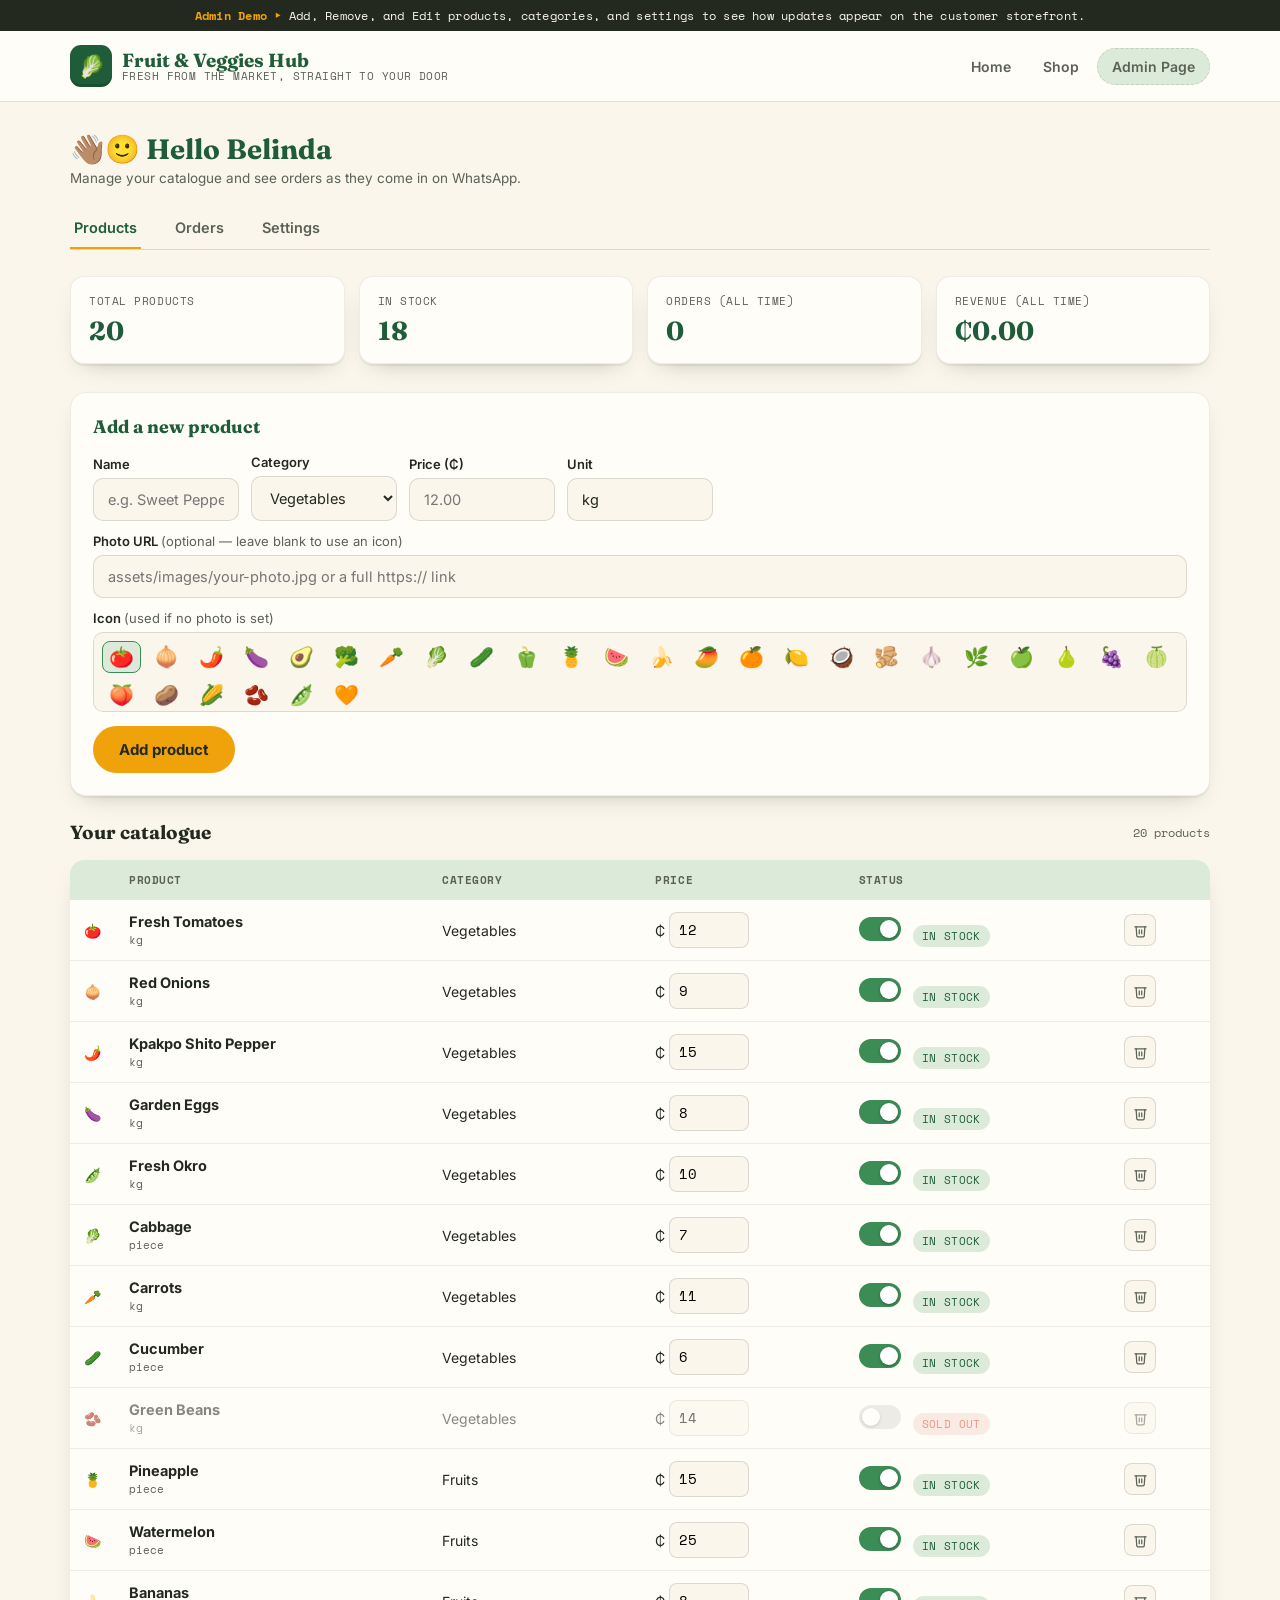
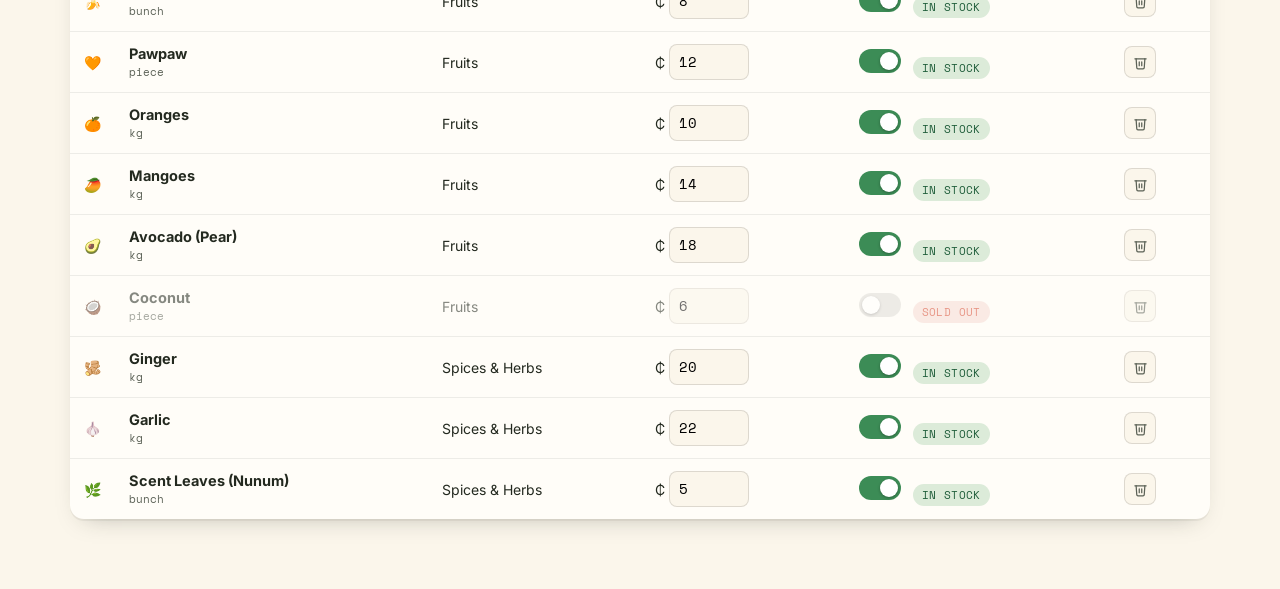
==== admin.html @ 3a1b70bd "Add full demo storefront, admin & assets Introduce a complete multi-page demo: index, customer and a" ====
<!DOCTYPE html>
<html lang="en">
<head>
<meta charset="UTF-8">
<meta name="viewport" content="width=device-width, initial-scale=1.0">
<title data-suffix="Business Dashboard">Fruit & Veggies Hub — Business Dashboard</title>
<link rel="preconnect" href="https://fonts.googleapis.com">
<link rel="preconnect" href="https://fonts.gstatic.com" crossorigin>
<link href="https://fonts.googleapis.com/css2?family=Fraunces:ital,opsz,wght@0,9..144,400;0,9..144,600;0,9..144,700;1,9..144,500;1,9..144,600&family=Inter:wght@400;500;600;700;800&family=Space+Mono:wght@400;700&display=swap" rel="stylesheet">
<link rel="stylesheet" href="css/style.css">
</head>
<body>

<div class="demo-bar">
  <strong>Admin Demo ‣</strong> Add, Remove, and Edit products, categories, and settings to see how updates appear on the customer storefront.
</div>

<header class="site-header">
  <div class="header-inner">
    <a href="index.html" class="brand">
      <span class="brand-mark">🥬</span>
      <span class="brand-text"><strong data-brand-name>Fruit & Veggies Hub</strong><span data-brand-tagline>Fresh from the market, straight to your door</span></span>
    </a>
    <nav class="nav-links" aria-label="Main navigation">
      <a href="index.html" class="nav-link">Home</a>
      <a href="customer.html" class="nav-link">Shop</a>
      <a href="admin.html" class="nav-link admin-link active">Admin Page</a>
    </nav>
  </div>
</header>

<div class="admin-shell">
  <div class="admin-head">
    <div>
      <h1>👋🏽🙂 Hello Belinda </h1>
      <p>Manage your catalogue and see orders as they come in on WhatsApp.</p>
    </div>
  </div>

  <div class="admin-tabs">
    <button class="admin-tab active" data-tab="products">Products</button>
    <button class="admin-tab" data-tab="orders">Orders</button>
    <button class="admin-tab" data-tab="settings">Settings</button>
  </div>

  <!-- PRODUCTS TAB -->
  <div class="admin-tab-panel" id="tab-products">
    <div class="stat-row" id="adminStats"></div>

    <div class="add-product-panel">
      <h3>Add a new product</h3>
      <form id="addProductForm">
        <div class="form-grid">
          <div class="field">
            <label for="npName">Name</label>
            <input type="text" id="npName" placeholder="e.g. Sweet Pepper" required>
          </div>
          <div class="field">
            <label for="npCategory">Category</label>
            <select id="npCategory">
              <option value="vegetables">Vegetables</option>
              <option value="fruits">Fruits</option>
              <option value="spices">Spices & Herbs</option>
            </select>
          </div>
          <div class="field">
            <label for="npPrice">Price (₵)</label>
            <input type="number" id="npPrice" min="0" step="0.5" placeholder="12.00" required>
          </div>
          <div class="field">
            <label for="npUnit">Unit</label>
            <input type="text" id="npUnit" placeholder="kg / piece / bunch" value="kg" required>
          </div>
          <div class="field" style="grid-column:1/-1;">
            <label for="npImage">Photo URL <span style="font-weight:400;color:var(--ink-soft);">(optional — leave blank to use an icon)</span></label>
            <input type="text" id="npImage" placeholder="assets/images/your-photo.jpg or a full https:// link">
          </div>
          <div class="field" style="grid-column:1/-1;">
            <label>Icon <span style="font-weight:400;color:var(--ink-soft);">(used if no photo is set)</span></label>
            <div class="emoji-select" id="emojiSelect"></div>
          </div>
        </div>
        <button type="submit" class="btn-primary" style="margin-top:14px;">Add product</button>
      </form>
    </div>

    <div class="admin-toolbar">
      <h2>Your catalogue</h2>
      <span style="font-family:var(--font-mono); font-size:12px; color:var(--ink-soft);" id="productTableCount"></span>
    </div>
    <table class="product-table">
      <thead>
        <tr><th style="width:40px;"></th><th>Product</th><th>Category</th><th>Price</th><th>Status</th><th></th></tr>
      </thead>
      <tbody id="adminProductBody"></tbody>
    </table>
  </div>

  <!-- ORDERS TAB -->
  <div class="admin-tab-panel" id="tab-orders" style="display:none;">
    <div class="admin-toolbar">
      <h2>Orders received</h2>
      <span style="font-family:var(--font-mono); font-size:12px; color:var(--ink-soft);" id="orderCountLabel"></span>
    </div>
    <p style="color:var(--ink-soft); font-size:13.5px; margin-top:-8px; margin-bottom:20px;">
      In real use, every order arrives as a WhatsApp message on your phone the moment a customer checks out. This list mirrors what you'd receive, for demo purposes.
    </p>
    <div id="ordersList"></div>
  </div>

  <!-- SETTINGS TAB -->
  <div class="admin-tab-panel" id="tab-settings" style="display:none;">
    <div class="settings-panel">
      <h3>Business details</h3>
      <p>This information is used to build your WhatsApp order link and storefront header.</p>
      <form id="settingsForm">
        <div class="field">
          <label for="setName">Business name</label>
          <input type="text" id="setName">
        </div>
        <div class="field">
          <label for="setTagline">Tagline</label>
          <input type="text" id="setTagline">
        </div>
        <div class="field">
          <label for="setPhone">WhatsApp number</label>
          <input type="text" id="setPhone" placeholder="233201234567">
          <div class="hint">Include country code, no spaces or plus sign — e.g. 233201234567 for a Ghana number.</div>
        </div>
        <button type="submit" class="btn-primary">Save settings</button>
        <div class="save-confirm" id="saveConfirm">✓ Settings saved</div>
      </form>

      <div class="reset-panel">
        <p>Testing the demo? You can wipe all local changes (products, orders, settings) and start over from the defaults.</p>
        <button type="button" class="btn-danger-ghost" id="resetDemoBtn">Reset demo data</button>
      </div>
    </div>
  </div>
</div>

<div class="toast" id="toast"></div>

<script src="js/store.js"></script>
<script src="js/admin.js"></script>
<script>
  Store.applyBrandToPage();
  Admin.init();
</script>
</body>
</html>
---- css/style.css ----
/* ==========================================================================
   Fruit & Veggies Hub — shared stylesheet
   Used by index.html, customer.html and admin.html
   ========================================================================== */

/* ---------- Tokens ---------- */
:root{
  --green-deep:#1F5D3A;
  --green-leaf:#3C8C56;
  --green-soft:#DCEBD9;
  --gold:#EFA20A;
  --gold-dark:#C97D02;
  --tomato:#D6452C;
  --cream:#FBF6EB;
  --paper:#FFFDF8;
  --ink:#23291F;
  --ink-soft:#5B6156;
  --line:rgba(35,41,31,0.14);
  --line-soft:rgba(35,41,31,0.08);
  --radius:18px;
  --shadow-card:0 2px 0 rgba(35,41,31,0.06), 0 10px 24px -14px rgba(35,41,31,0.35);
  --shadow-pop:0 20px 60px -20px rgba(35,41,31,0.45);
  --font-display:'Fraunces', serif;
  --font-body:'Inter', sans-serif;
  --font-mono:'Space Mono', monospace;
}
*{box-sizing:border-box;}
html{scroll-behavior:smooth;}
body{
  margin:0;
  font-family:var(--font-body);
  background:var(--cream);
  color:var(--ink);
  -webkit-font-smoothing:antialiased;
}
img{max-width:100%;display:block;}
button{font-family:inherit;cursor:pointer;}
input,select,textarea{font-family:inherit;}
.visually-hidden{position:absolute;width:1px;height:1px;overflow:hidden;clip:rect(0 0 0 0);white-space:nowrap;}
a{color:inherit;}

@media (prefers-reduced-motion: reduce){
  *{animation-duration:0.01ms !important; animation-iteration-count:1 !important; transition-duration:0.01ms !important; scroll-behavior:auto !important;}
}
:focus-visible{outline:3px solid var(--gold-dark); outline-offset:2px; border-radius:4px;}

/* ---------- Top demo bar (context banner, all pages) ---------- */
.demo-bar{
  background:var(--ink); color:var(--cream);
  font-family:var(--font-mono); font-size:12px; letter-spacing:.02em;
  text-align:center; padding:7px 14px;
}
.demo-bar strong{color:var(--gold);}

/* ---------- Site nav (all pages) ---------- */
header.site-header{
  position:sticky; top:0; z-index:40;
  background:var(--paper);
  border-bottom:1px solid var(--line);
}
.header-inner{
  max-width:1180px; margin:0 auto;
  display:flex; align-items:center; justify-content:space-between;
  padding:14px 20px; gap:16px; flex-wrap:wrap;
}
.brand{display:flex; align-items:center; gap:10px; text-decoration:none;}
.brand-mark{
  width:42px;height:42px;border-radius:11px;
  background:var(--green-deep);
  display:flex;align-items:center;justify-content:center;
  font-size:22px; flex-shrink:0;
  box-shadow:inset 0 -3px 0 rgba(0,0,0,.15);
}
.brand-text{display:flex;flex-direction:column;line-height:1.1;}
.brand-text strong{font-family:var(--font-display); font-weight:700; font-size:19px; color:var(--green-deep);}
.brand-text span{font-family:var(--font-mono); font-size:10.5px; color:var(--ink-soft); letter-spacing:.04em; text-transform:uppercase;}

.nav-links{display:flex; align-items:center; gap:4px; flex-wrap:wrap;}
.nav-link{
  padding:9px 14px; border-radius:100px;
  font-weight:600; font-size:14px; color:var(--ink-soft);
  text-decoration:none; transition:all .15s ease;
}
.nav-link:hover{color:var(--ink); background:var(--line-soft);}
.nav-link.active{color:var(--green-deep); background:var(--green-soft);}
.nav-link.admin-link{border:1.5px dashed var(--line); color:var(--ink-soft);}
.nav-link.admin-link:hover{border-color:var(--green-leaf); color:var(--green-deep);}

.cart-btn{
  position:relative;
  display:flex; align-items:center; gap:8px;
  background:var(--green-deep); color:var(--paper);
  border:none; border-radius:100px;
  padding:10px 18px 10px 14px;
  font-weight:600; font-size:14px;
  transition:transform .15s ease, box-shadow .15s ease;
}
.cart-btn:hover{transform:translateY(-1px); box-shadow:0 8px 16px -6px rgba(31,93,58,.5);}
.cart-count{
  position:absolute; top:-6px; right:-6px;
  background:var(--tomato); color:#fff;
  font-family:var(--font-mono); font-size:11px; font-weight:700;
  width:20px;height:20px;border-radius:50%;
  display:flex;align-items:center;justify-content:center;
  border:2px solid var(--paper);
}

/* ---------- Buttons ---------- */
.btn-primary{
  background:var(--gold); color:var(--ink);
  border:none; border-radius:100px;
  padding:14px 26px; font-weight:700; font-size:15px;
  transition:transform .15s ease, box-shadow .15s ease;
  display:inline-flex; align-items:center; justify-content:center; gap:8px;
}
.btn-primary:hover{transform:translateY(-2px); box-shadow:0 10px 20px -8px rgba(239,162,10,.6);}
.btn-ghost{
  background:transparent; color:var(--ink);
  border:1.5px solid var(--line); border-radius:100px;
  padding:13px 24px; font-weight:600; font-size:15px;
  display:inline-flex; align-items:center; justify-content:center; gap:8px;
  transition:border-color .15s ease, background .15s ease;
}
.btn-ghost:hover{border-color:var(--green-leaf); background:var(--green-soft);}
.btn-ghost.on-dark{color:var(--paper); border-color:rgba(251,246,235,.4);}
.btn-ghost.on-dark:hover{border-color:var(--paper); background:rgba(251,246,235,.08);}
.btn-block{width:100%;}

/* ---------- Hero (index + customer) ---------- */
.hero{position:relative; background:var(--green-deep); overflow:hidden;}
.hero-inner{
  max-width:1180px; margin:0 auto;
  display:grid; grid-template-columns:1.1fr 0.9fr;
  align-items:center; gap:20px; padding:56px 20px 70px;
}
.hero-eyebrow{
  font-family:var(--font-mono); text-transform:uppercase; letter-spacing:.12em;
  font-size:12px; color:var(--gold);
  display:flex; align-items:center; gap:8px; margin-bottom:18px;
}
.hero-eyebrow::before{content:"";width:22px;height:1px;background:var(--gold);}
.hero h1{
  font-family:var(--font-display); font-weight:600; color:var(--paper);
  font-size:clamp(34px, 5vw, 56px); line-height:1.04; margin:0 0 18px; letter-spacing:-.01em;
}
.hero h1 em{font-style:italic; font-weight:500; color:var(--gold);}
.hero p{color:rgba(251,246,235,.82); font-size:16.5px; line-height:1.6; max-width:440px; margin:0 0 28px;}
.hero-ctas{display:flex; gap:12px; flex-wrap:wrap;}
.hero-ctas a {text-decoration: none;}

.hero-crate{position:relative; aspect-ratio:1/1; display:grid; grid-template-columns:repeat(3,1fr); gap:12px; transform:rotate(2deg);}
.crate-item{
  background:var(--cream); border-radius:16px;
  display:flex; align-items:center; justify-content:center;
  font-size:38px; box-shadow:var(--shadow-card);
}
.crate-item:nth-child(2){transform:rotate(-4deg) translateY(10px); font-size:44px;}
.crate-item:nth-child(4){transform:rotate(-3deg);}
.crate-item:nth-child(5){background:var(--gold); transform:rotate(3deg) translateY(-6px); font-size:46px;}
.crate-item:nth-child(7){transform:rotate(4deg);}
.crate-item:nth-child(9){transform:rotate(-2deg) translateY(8px);}

@media (max-width:820px){
  .hero-inner{grid-template-columns:1fr; padding:40px 20px 44px;}
  .hero-crate{max-width:320px; margin:8px auto 0;}
  .hero p{max-width:100%;}
}

/* ---------- Landing page sections (index.html) ---------- */
.section{max-width:1180px; margin:0 auto; padding:64px 20px;}
.section-head{text-align:center; max-width:560px; margin:0 auto 40px;}
.section-head .eyebrow{
  font-family:var(--font-mono); text-transform:uppercase; letter-spacing:.1em; font-size:12px;
  color:var(--green-leaf); margin-bottom:10px; display:block;
}
.section-head h2{font-family:var(--font-display); font-size:clamp(24px,3vw,32px); margin:0 0 10px; color:var(--green-deep);}
.section-head p{color:var(--ink-soft); font-size:15px; line-height:1.6; margin:0;}

.how-grid{display:grid; grid-template-columns:repeat(3,1fr); gap:20px;}
.how-card{
  background:var(--paper); border:1px solid var(--line-soft); border-radius:var(--radius);
  padding:26px 22px; box-shadow:var(--shadow-card); position:relative;
}
.how-step{
  font-family:var(--font-mono); font-weight:700; font-size:12px;
  background:var(--gold); color:var(--ink); width:26px; height:26px; border-radius:50%;
  display:flex; align-items:center; justify-content:center; margin-bottom:14px;
}
.how-card h3{font-family:var(--font-display); font-size:18px; margin:0 0 8px;}
.how-card p{color:var(--ink-soft); font-size:14px; line-height:1.55; margin:0;}
@media (max-width:820px){.how-grid{grid-template-columns:1fr;}}

.category-preview-grid{display:grid; grid-template-columns:repeat(auto-fit,minmax(220px,1fr)); gap:18px;}
.category-preview-card{
  position:relative; overflow:hidden;
  background:var(--green-soft); border-radius:var(--radius);
  padding:26px 22px; text-decoration:none; color:var(--ink);
  min-height:150px; display:flex; flex-direction:column; justify-content:flex-end;
  transition:transform .18s ease, box-shadow .18s ease;
  box-shadow:var(--shadow-card);
}
.category-preview-card:hover{transform:translateY(-3px); box-shadow:0 16px 30px -16px rgba(35,41,31,.4);}
.category-preview-card .emoji-cluster{position:absolute; top:14px; right:14px; font-size:30px; opacity:.9;}
.category-preview-card h3{font-family:var(--font-display); font-size:20px; margin:0 0 4px; color:var(--green-deep);}
.category-preview-card span{font-family:var(--font-mono); font-size:11.5px; color:var(--ink-soft); text-transform:uppercase; letter-spacing:.05em;}

.cta-banner{
  background:var(--green-deep); border-radius:24px; padding:48px 36px;
  text-align:center; max-width:1180px; margin:0 auto 70px;
}
.cta-banner h2{font-family:var(--font-display); color:var(--paper); font-size:clamp(22px,3vw,30px); margin:0 0 10px;}
.cta-banner p{color:rgba(251,246,235,.8); margin:0 0 24px; font-size:15px;}
.cta-banner a {text-decoration: none;}

footer.site-footer{
  background:var(--green-deep); color:rgba(251,246,235,.7);
  text-align:center; padding:24px 20px; font-size:12.5px; font-family:var(--font-mono);
}
footer.site-footer strong{color:var(--gold);}
footer.site-footer a{text-decoration:underline; text-decoration-color:rgba(251,246,235,.4);}

/* ---------- Filter bar (customer.html) ---------- */
.filter-bar{
  position:sticky; top:57px; z-index:30;
  background:var(--cream); border-bottom:1px solid var(--line); padding:16px 20px;
}
.filter-inner{max-width:1180px; margin:0 auto; display:flex; gap:14px; align-items:center; flex-wrap:wrap;}
.search-box{flex:1 1 240px; position:relative; display:flex; align-items:center;}
.search-box svg{position:absolute; left:14px; width:17px; height:17px; color:var(--ink-soft);}
.search-box input{
  width:100%; padding:11px 14px 11px 40px; border-radius:100px;
  border:1.5px solid var(--line); background:var(--paper); font-size:14.5px; color:var(--ink);
}
.search-box input:focus{border-color:var(--green-leaf); outline:none;}
.category-pills{display:flex; gap:8px; flex-wrap:wrap;}
.pill{
  border:1.5px solid var(--line); background:var(--paper); color:var(--ink);
  padding:9px 16px; border-radius:100px; font-size:13.5px; font-weight:600;
  white-space:nowrap; transition:all .15s ease; display:flex; align-items:center; gap:6px;
}
.pill:hover{border-color:var(--green-leaf);}
.pill.active{background:var(--green-deep); border-color:var(--green-deep); color:var(--paper);}

/* ---------- Product grid + tag cards ---------- */
.catalogue{max-width:1180px; margin:0 auto; padding:34px 20px 70px;}
.catalogue-heading{display:flex; align-items:baseline; justify-content:space-between; margin-bottom:20px; gap:10px; flex-wrap:wrap;}
.catalogue-heading h2{font-family:var(--font-display); font-size:24px; margin:0; color:var(--green-deep);}
.catalogue-heading span{font-family:var(--font-mono); font-size:12.5px; color:var(--ink-soft);}

.product-grid{display:grid; grid-template-columns:repeat(auto-fill, minmax(210px, 1fr)); gap:18px;}
.empty-state{grid-column:1/-1; text-align:center; padding:50px 20px; color:var(--ink-soft); font-size:15px;}
.empty-state strong{display:block; font-family:var(--font-display); font-size:19px; color:var(--ink); margin-bottom:6px;}

.tag-card{
  position:relative; background:var(--paper); border-radius:var(--radius);
  border:1px solid var(--line-soft); box-shadow:var(--shadow-card);
  padding:18px 16px 16px; display:flex; flex-direction:column;
  transition:transform .18s ease, box-shadow .18s ease;
}
.tag-card:hover{transform:translateY(-3px); box-shadow:0 16px 30px -16px rgba(35,41,31,.4);}
.tag-card::before{
  content:""; position:absolute; top:14px; left:-1px; width:12px; height:12px;
  background:var(--cream); border:1px solid var(--line-soft); border-left:none; border-radius:0 50% 50% 0;
}
.tag-visual{
  width:100%; aspect-ratio:1/0.85; background:var(--green-soft); border-radius:12px;
  display:flex; align-items:center; justify-content:center; font-size:52px;
  margin-bottom:12px; position:relative; overflow:hidden;
}
.tag-visual img{width:100%; height:100%; object-fit:cover;}
.tag-visual.unavailable{filter:grayscale(1); opacity:.55;}
.sold-out-stamp{position:absolute; inset:0; display:flex; align-items:center; justify-content:center; pointer-events:none;}
.sold-out-stamp span{
  border:2.5px solid var(--tomato); color:var(--tomato);
  font-family:var(--font-mono); font-weight:700; font-size:11.5px;
  letter-spacing:.08em; text-transform:uppercase; padding:4px 10px; border-radius:6px;
  transform:rotate(-10deg); background:rgba(255,253,248,.85);
}
.tag-name{font-family:var(--font-display); font-weight:600; font-size:17px; margin:0 0 2px; color:var(--ink);}
.tag-cat{font-family:var(--font-mono); font-size:10.5px; text-transform:uppercase; letter-spacing:.06em; color:var(--ink-soft); margin-bottom:10px;}
.tag-footer{margin-top:auto; display:flex; align-items:center; justify-content:space-between; gap:8px;}
.tag-price{
  font-family:var(--font-mono); font-weight:700; font-size:15px;
  background:var(--gold); color:var(--ink); padding:5px 10px; border-radius:8px;
  transform:rotate(-2deg); white-space:nowrap;
}
.tag-price small{font-weight:400; font-size:10.5px;}
.add-btn{
  background:var(--green-deep); color:var(--paper); border:none; border-radius:100px;
  width:38px; height:38px; font-size:19px; font-weight:600;
  display:flex; align-items:center; justify-content:center;
  transition:transform .15s ease, background .15s ease; flex-shrink:0;
}
.add-btn:hover{background:var(--green-leaf); transform:scale(1.08);}
.add-btn:disabled{background:var(--line); color:var(--ink-soft); cursor:not-allowed; transform:none;}
.qty-stepper{display:flex; align-items:center; gap:0; background:var(--green-deep); border-radius:100px; overflow:hidden;}
.qty-stepper button{background:transparent; color:var(--paper); border:none; width:30px; height:38px; font-size:16px; font-weight:700;}
.qty-stepper button:hover{background:rgba(255,255,255,.15);}
.qty-stepper span{color:var(--paper); font-family:var(--font-mono); font-size:14px; min-width:20px; text-align:center;}

/* ---------- Cart drawer ---------- */
.overlay{position:fixed; inset:0; background:rgba(35,41,31,.45); z-index:60; opacity:0; pointer-events:none; transition:opacity .25s ease;}
.overlay.open{opacity:1; pointer-events:auto;}
.drawer{
  position:fixed; top:0; right:0; height:100%; width:min(420px, 100%);
  background:var(--paper); z-index:70; transform:translateX(100%);
  transition:transform .3s cubic-bezier(.22,1,.36,1);
  display:flex; flex-direction:column; box-shadow:var(--shadow-pop);
  background-image:repeating-linear-gradient(180deg, transparent, transparent 39px, var(--line-soft) 40px);
}
.drawer.open{transform:translateX(0);}
.drawer-header{padding:20px 22px 16px; border-bottom:1px dashed var(--line); display:flex; align-items:center; justify-content:space-between;}
.drawer-header h3{font-family:var(--font-display); font-size:21px; margin:0; color:var(--green-deep);}
.icon-btn{background:transparent; border:none; width:34px; height:34px; display:flex; align-items:center; justify-content:center; border-radius:8px; color:var(--ink-soft);}
.icon-btn:hover{background:var(--line-soft); color:var(--ink);}
.drawer-body{flex:1; overflow-y:auto; padding:10px 22px;}
.cart-line{display:flex; gap:12px; align-items:center; padding:14px 0; border-bottom:1px solid var(--line-soft);}
.cart-line-emoji{width:48px; height:48px; border-radius:10px; background:var(--green-soft); display:flex; align-items:center; justify-content:center; font-size:24px; flex-shrink:0; overflow:hidden;}
.cart-line-emoji img{width:100%; height:100%; object-fit:cover;}
.cart-line-info{flex:1; min-width:0;}
.cart-line-info strong{display:block; font-size:14.5px; font-weight:600;}
.cart-line-info small{color:var(--ink-soft); font-family:var(--font-mono); font-size:11.5px;}
.cart-line-controls{display:flex; flex-direction:column; align-items:flex-end; gap:6px;}
.cart-line-remove{background:none; border:none; color:var(--tomato); font-size:11.5px; font-family:var(--font-mono); text-decoration:underline;}
.drawer-empty{padding:60px 10px; text-align:center; color:var(--ink-soft);}
.drawer-empty .big{font-size:44px; margin-bottom:10px;}
.drawer-footer{border-top:1px dashed var(--line); padding:18px 22px 22px; background:var(--paper);}
.summary-row{display:flex; justify-content:space-between; font-size:14px; color:var(--ink-soft); margin-bottom:6px;}
.summary-row.total{color:var(--ink); font-weight:700; font-size:18px; font-family:var(--font-display); margin-top:8px;}

/* ---------- Modals ---------- */
.modal{position:fixed; inset:0; z-index:80; display:flex; align-items:center; justify-content:center; padding:20px; opacity:0; pointer-events:none; transition:opacity .25s ease;}
.modal.open{opacity:1; pointer-events:auto;}
.modal-card{background:var(--paper); border-radius:20px; max-width:520px; width:100%; max-height:88vh; overflow-y:auto; box-shadow:var(--shadow-pop); transform:translateY(16px); transition:transform .25s ease;}
.modal.open .modal-card{transform:translateY(0);}
.modal-head{padding:24px 26px 6px; display:flex; justify-content:space-between; align-items:flex-start;}
.modal-head h3{font-family:var(--font-display); font-size:24px; margin:0 0 4px; color:var(--green-deep);}
.modal-head p{margin:0; color:var(--ink-soft); font-size:13.5px;}
.modal-body{padding:16px 26px 26px;}
.field{margin-bottom:16px;}
.field label{display:block; font-size:13px; font-weight:600; margin-bottom:6px; color:var(--ink);}
.field .hint{font-size:11.5px; color:var(--ink-soft); font-weight:400; margin-top:4px;}
.field input, .field textarea, .field select{
  width:100%; padding:12px 14px; border-radius:10px; border:1.5px solid var(--line);
  background:var(--cream); font-size:14.5px; color:var(--ink);
}
.field input:focus, .field textarea:focus, .field select:focus{border-color:var(--green-leaf); outline:none; background:var(--paper);}
.field textarea{resize:vertical; min-height:70px;}
.field.error input, .field.error textarea{border-color:var(--tomato);}
.field-error{color:var(--tomato); font-size:12px; margin-top:5px; display:none;}
.field.error .field-error{display:block;}
.order-summary-box{background:var(--green-soft); border-radius:14px; padding:16px; margin-bottom:20px;}
.order-summary-box .line{display:flex; justify-content:space-between; font-size:13.5px; padding:4px 0;}
.order-summary-box .line.total{font-weight:700; font-family:var(--font-display); font-size:17px; border-top:1px dashed rgba(35,41,31,.25); margin-top:6px; padding-top:10px;}

.confirm-card{text-align:center; padding:36px 26px 30px;}
.confirm-stamp{
  width:84px; height:84px; border-radius:50%; background:var(--green-deep); color:var(--paper);
  display:flex; align-items:center; justify-content:center; margin:0 auto 18px; font-size:38px;
  box-shadow:0 0 0 6px var(--green-soft);
}
.confirm-card h3{font-family:var(--font-display); font-size:26px; margin:0 0 8px; color:var(--green-deep);}
.confirm-card p{color:var(--ink-soft); font-size:14.5px; line-height:1.6; max-width:360px; margin:0 auto 22px;}
.order-id-chip{
  display:inline-block; font-family:var(--font-mono); font-size:12.5px;
  background:var(--cream); border:1px dashed var(--line); border-radius:100px;
  padding:6px 14px; margin-bottom:22px; color:var(--ink-soft);
}
.whatsapp-btn{
  display:inline-flex; align-items:center; gap:9px;
  background:#25D366; color:#fff; border:none; border-radius:100px;
  padding:14px 26px; font-weight:700; font-size:15px;
  box-shadow:0 10px 20px -8px rgba(37,211,102,.55);
  transition:transform .15s ease;
}
.whatsapp-btn:hover{transform:translateY(-2px);}

/* ---------- Admin dashboard ---------- */
.admin-shell{max-width:1180px; margin:0 auto; padding:30px 20px 70px;}
.admin-head{display:flex; align-items:center; justify-content:space-between; flex-wrap:wrap; gap:14px; margin-bottom:22px;}
.admin-head h1{font-family:var(--font-display); font-size:28px; margin:0 0 4px; color:var(--green-deep);}
.admin-head p{margin:0; color:var(--ink-soft); font-size:13.5px;}
.admin-tabs{display:flex; gap:8px; margin-bottom:26px; border-bottom:1px solid var(--line); overflow-x:auto;}
.admin-tab{
  background:none; border:none; padding:11px 4px; margin-right:22px;
  font-weight:600; font-size:14.5px; color:var(--ink-soft);
  border-bottom:2.5px solid transparent; white-space:nowrap;
}
.admin-tab.active{color:var(--green-deep); border-color:var(--gold);}

.stat-row{display:grid; grid-template-columns:repeat(auto-fit,minmax(150px,1fr)); gap:14px; margin-bottom:28px;}
.stat-card{background:var(--paper); border:1px solid var(--line-soft); border-radius:14px; padding:16px 18px; box-shadow:var(--shadow-card);}
.stat-card span{display:block; font-family:var(--font-mono); font-size:11px; text-transform:uppercase; letter-spacing:.05em; color:var(--ink-soft); margin-bottom:6px;}
.stat-card strong{font-family:var(--font-display); font-size:26px; color:var(--green-deep);}

.admin-toolbar{display:flex; justify-content:space-between; align-items:center; gap:12px; margin-bottom:16px; flex-wrap:wrap;}
.admin-toolbar h2{font-family:var(--font-display); font-size:19px; margin:0; color:var(--ink);}

.product-table{width:100%; border-collapse:collapse; background:var(--paper); border-radius:14px; overflow:hidden; box-shadow:var(--shadow-card);}
.product-table th{
  text-align:left; font-family:var(--font-mono); font-size:11px; text-transform:uppercase; letter-spacing:.05em;
  color:var(--ink-soft); background:var(--green-soft); padding:12px 14px; font-weight:700;
}
.product-table td{padding:12px 14px; border-bottom:1px solid var(--line-soft); font-size:14px; vertical-align:middle;}
.product-table tr:last-child td{border-bottom:none;}
.p-emoji-cell{font-size:22px; width:40px;}
.p-emoji-cell img{width:34px; height:34px; border-radius:8px; object-fit:cover;}
.p-name-cell strong{display:block; font-size:14.5px;}
.p-name-cell small{color:var(--ink-soft); font-family:var(--font-mono); font-size:11px;}
.price-input{width:80px; padding:7px 9px; border-radius:8px; border:1.5px solid var(--line); background:var(--cream); font-family:var(--font-mono); font-size:13.5px;}
.price-input:focus{border-color:var(--green-leaf); outline:none;}
.toggle{position:relative; width:42px; height:24px; border-radius:100px; background:var(--line); border:none; flex-shrink:0; transition:background .2s ease;}
.toggle::after{content:""; position:absolute; top:3px; left:3px; width:18px; height:18px; border-radius:50%; background:#fff; transition:transform .2s ease; box-shadow:0 1px 3px rgba(0,0,0,.3);}
.toggle.on{background:var(--green-leaf);}
.toggle.on::after{transform:translateX(18px);}
.row-actions{display:flex; gap:8px;}
.mini-btn{background:var(--cream); border:1px solid var(--line); border-radius:8px; width:32px; height:32px; display:flex; align-items:center; justify-content:center; color:var(--ink-soft);}
.mini-btn:hover{border-color:var(--ink); color:var(--ink);}
.mini-btn.danger:hover{border-color:var(--tomato); color:var(--tomato);}
.unavailable-row{opacity:.55;}
.badge{font-family:var(--font-mono); font-size:10.5px; padding:3px 9px; border-radius:100px; text-transform:uppercase; letter-spacing:.04em;}
.badge.in{background:var(--green-soft); color:var(--green-deep);}
.badge.out{background:#f6dcd5; color:var(--tomato);}

@media (max-width:720px){
  .product-table thead{display:none;}
  .product-table, .product-table tbody, .product-table tr, .product-table td{display:block; width:100%;}
  .product-table tr{background:var(--paper); border-radius:14px; box-shadow:var(--shadow-card); margin-bottom:12px; padding:6px 4px;}
  .product-table td{border:none; padding:8px 14px; display:flex; align-items:center; justify-content:space-between;}
  .product-table td::before{content:attr(data-label); font-family:var(--font-mono); font-size:10.5px; color:var(--ink-soft); text-transform:uppercase; margin-right:10px;}
  .p-emoji-cell{justify-content:flex-start !important;}
}

.add-product-panel{background:var(--paper); border:1px solid var(--line-soft); border-radius:16px; padding:22px; box-shadow:var(--shadow-card); margin-bottom:24px;}
.add-product-panel h3{font-family:var(--font-display); font-size:18px; margin:0 0 16px; color:var(--green-deep);}
.form-grid{display:grid; grid-template-columns:repeat(auto-fit, minmax(130px,1fr)); gap:12px; align-items:end;}
.form-grid .field{margin-bottom:0;}
.emoji-select{display:flex; flex-wrap:wrap; gap:6px; max-height:80px; overflow-y:auto; padding:8px; border:1.5px solid var(--line); border-radius:10px; background:var(--cream);}
.emoji-opt{background:transparent; border:1.5px solid transparent; border-radius:8px; font-size:20px; padding:3px 6px;}
.emoji-opt.selected{border-color:var(--green-leaf); background:var(--green-soft);}

.order-card{background:var(--paper); border:1px solid var(--line-soft); border-radius:16px; box-shadow:var(--shadow-card); margin-bottom:14px; overflow:hidden;}
.order-card-head{display:flex; justify-content:space-between; align-items:flex-start; padding:16px 18px 12px; gap:10px; flex-wrap:wrap;}
.order-card-head strong{font-family:var(--font-display); font-size:17px;}
.order-card-head small{display:block; font-family:var(--font-mono); font-size:11px; color:var(--ink-soft); margin-top:2px;}
.order-meta{display:flex; gap:16px; flex-wrap:wrap; padding:0 18px 12px; font-size:13px; color:var(--ink-soft);}
.order-meta b{color:var(--ink); font-weight:600;}
.order-items{padding:12px 18px; border-top:1px dashed var(--line); background:var(--cream);}
.order-items div{display:flex; justify-content:space-between; font-size:13.5px; padding:3px 0; font-family:var(--font-mono);}
.order-items .total-line{font-weight:700; border-top:1px dashed var(--line); margin-top:6px; padding-top:8px; font-size:14.5px;}
.order-empty{text-align:center; padding:60px 20px; color:var(--ink-soft);}
.order-empty .big{font-size:44px; margin-bottom:12px;}

.settings-panel{background:var(--paper); border:1px solid var(--line-soft); border-radius:16px; padding:24px; box-shadow:var(--shadow-card); max-width:560px;}
.settings-panel h3{font-family:var(--font-display); font-size:19px; margin:0 0 4px; color:var(--green-deep);}
.settings-panel > p{margin:0 0 20px; color:var(--ink-soft); font-size:13.5px;}
.save-confirm{display:none; align-items:center; gap:8px; color:var(--green-deep); font-size:13.5px; font-weight:600; margin-top:10px;}
.save-confirm.show{display:flex;}
.reset-panel{margin-top:22px; padding-top:20px; border-top:1px dashed var(--line);}
.reset-panel p{font-size:12.5px; color:var(--ink-soft); margin:0 0 10px;}
.btn-danger-ghost{
  background:transparent; border:1.5px solid var(--tomato); color:var(--tomato);
  border-radius:100px; padding:10px 18px; font-weight:600; font-size:13.5px;
}
.btn-danger-ghost:hover{background:#fbeae6;}

/* ---------- Toast ---------- */
.toast{
  position:fixed; bottom:22px; left:50%; transform:translateX(-50%) translateY(20px);
  background:var(--ink); color:var(--paper); padding:12px 20px; border-radius:100px;
  font-size:13.5px; font-weight:600; z-index:100; box-shadow:var(--shadow-pop);
  opacity:0; pointer-events:none; transition:all .25s ease; display:flex; align-items:center; gap:8px;
  max-width:90vw; text-align:center;
}
.toast.show{opacity:1; transform:translateX(-50%) translateY(0);}
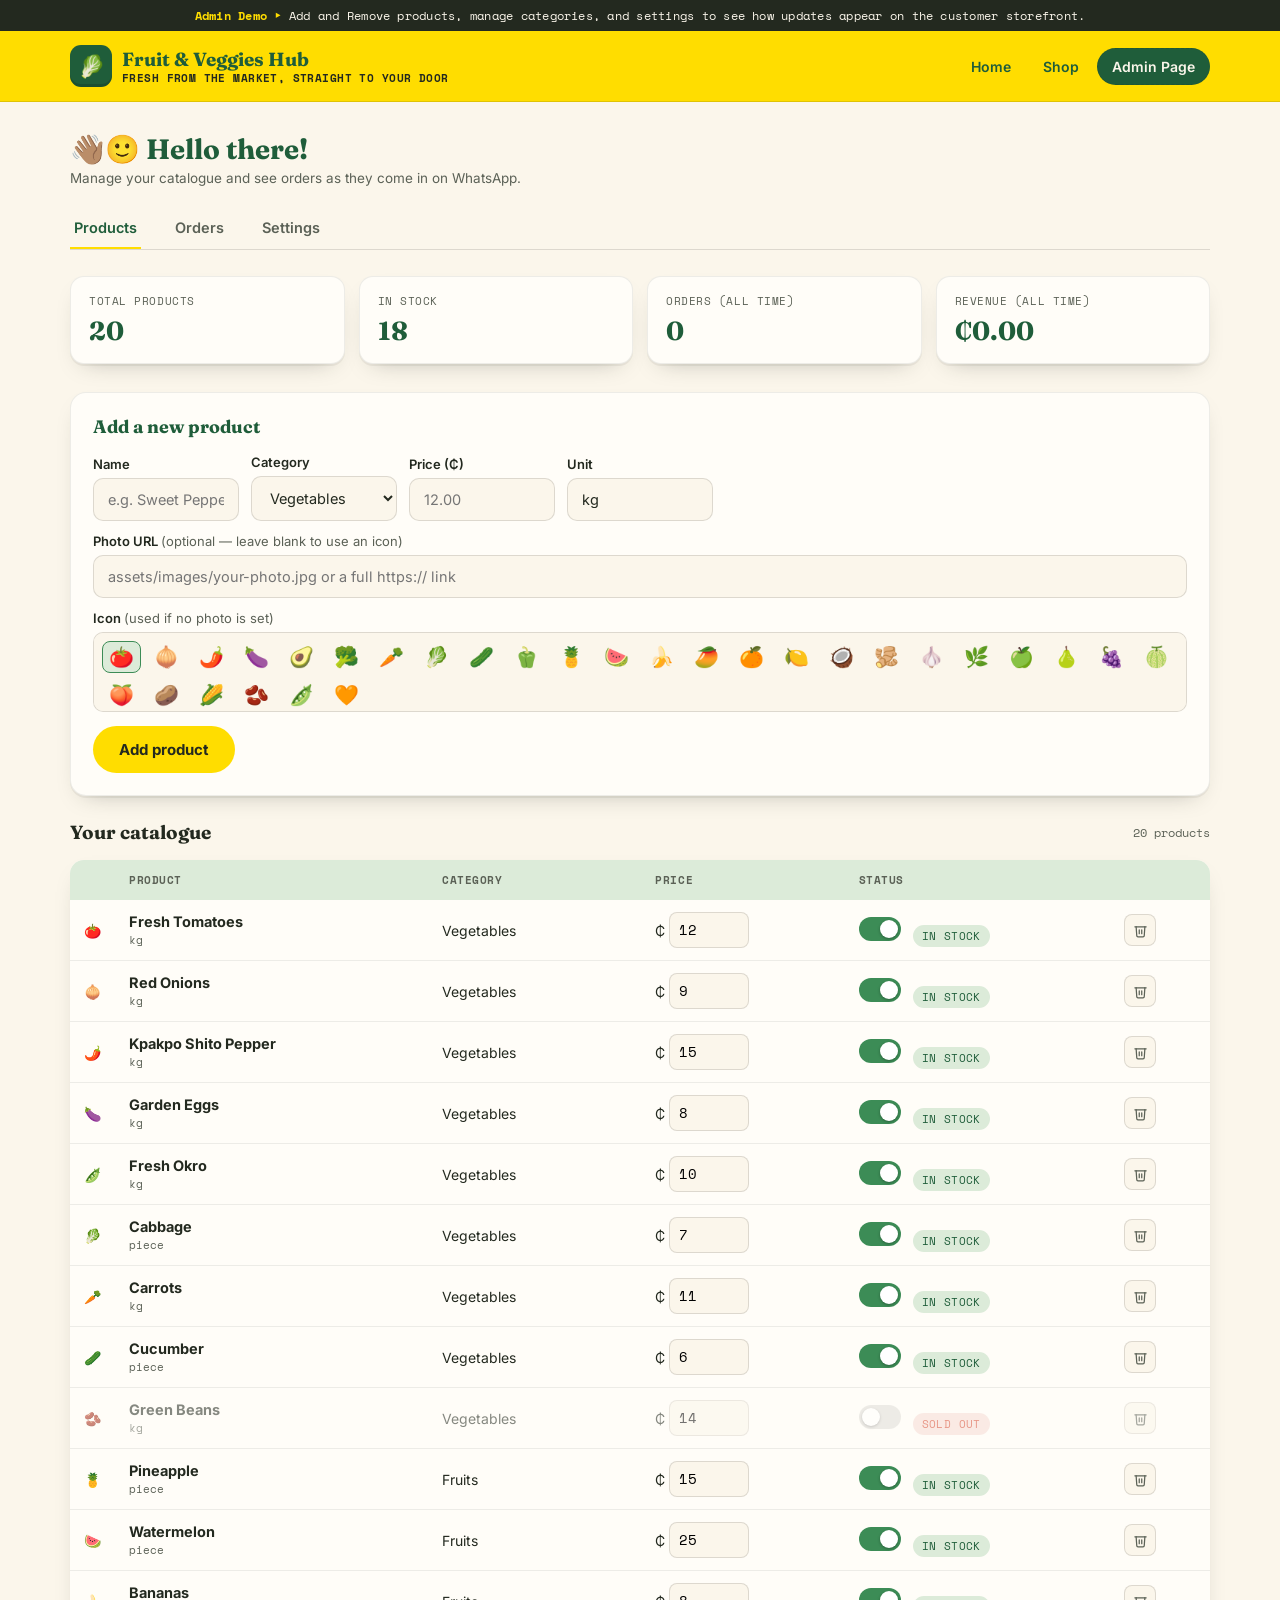
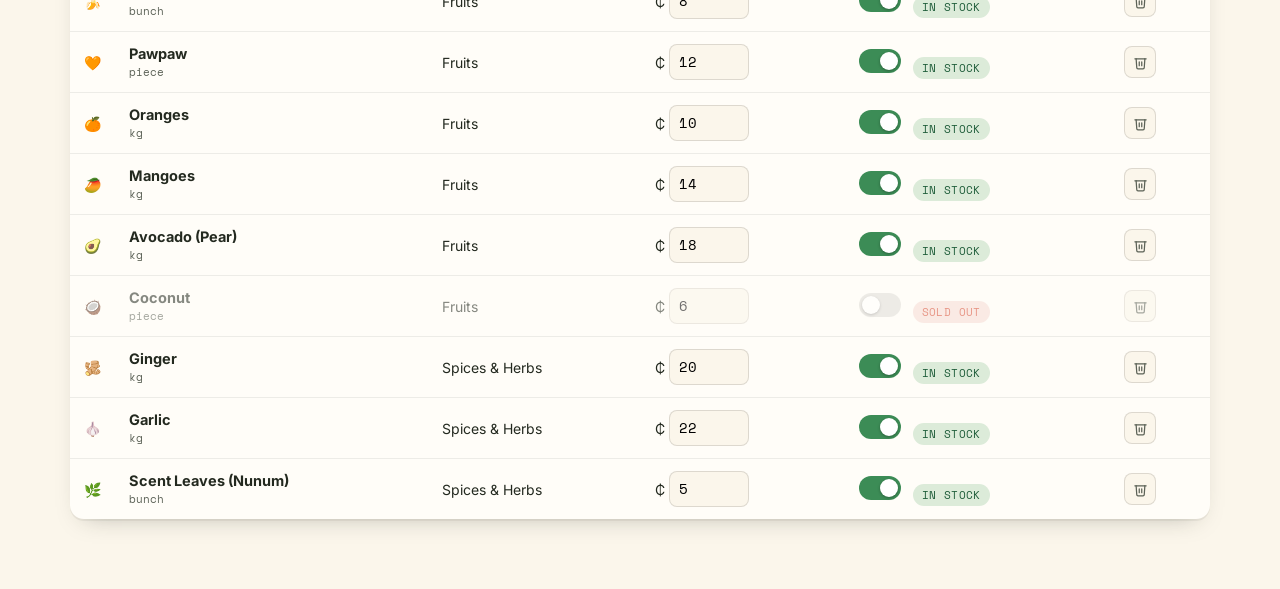
==== commit 719971d8: "Polish admin copy and adjust theme colors Update admin text and WhatsApp hint/placeholder for clarit" ====
--- a/admin.html
+++ b/admin.html
@@ -12,7 +12,7 @@
 <body>
 
 <div class="demo-bar">
-  <strong>Admin Demo ‣</strong> Add, Remove, and Edit products, categories, and settings to see how updates appear on the customer storefront.
+  <strong>Admin Demo ‣</strong> Add and Remove products, manage categories, and settings to see how updates appear on the customer storefront.
 </div>
 
 <header class="site-header">
@@ -32,7 +32,7 @@
 <div class="admin-shell">
   <div class="admin-head">
     <div>
-      <h1>👋🏽🙂 Hello Belinda </h1>
+      <h1>👋🏽🙂 Hello there! </h1>
       <p>Manage your catalogue and see orders as they come in on WhatsApp.</p>
     </div>
   </div>
@@ -124,8 +124,8 @@
         </div>
         <div class="field">
           <label for="setPhone">WhatsApp number</label>
-          <input type="text" id="setPhone" placeholder="233201234567">
-          <div class="hint">Include country code, no spaces or plus sign — e.g. 233201234567 for a Ghana number.</div>
+          <input type="text" id="setPhone" placeholder="233261430256">
+          <div class="hint">Include country code, no spaces or plus sign. E.g: 233504321211 for a Ghana number.</div>
         </div>
         <button type="submit" class="btn-primary">Save settings</button>
         <div class="save-confirm" id="saveConfirm">✓ Settings saved</div>
--- a/css/style.css
+++ b/css/style.css
@@ -8,7 +8,7 @@
   --green-deep:#1F5D3A;
   --green-leaf:#3C8C56;
   --green-soft:#DCEBD9;
-  --gold:#EFA20A;
+  --gold:#FFDD00;
   --gold-dark:#C97D02;
   --tomato:#D6452C;
   --cream:#FBF6EB;
@@ -55,7 +55,7 @@
 /* ---------- Site nav (all pages) ---------- */
 header.site-header{
   position:sticky; top:0; z-index:40;
-  background:var(--paper);
+  background:var(--gold);
   border-bottom:1px solid var(--line);
 }
 .header-inner{
@@ -71,20 +71,20 @@
   font-size:22px; flex-shrink:0;
   box-shadow:inset 0 -3px 0 rgba(0,0,0,.15);
 }
-.brand-text{display:flex;flex-direction:column;line-height:1.1;}
+.brand-text{display:flex; flex-direction:column; line-height:1.3;}
 .brand-text strong{font-family:var(--font-display); font-weight:700; font-size:19px; color:var(--green-deep);}
-.brand-text span{font-family:var(--font-mono); font-size:10.5px; color:var(--ink-soft); letter-spacing:.04em; text-transform:uppercase;}
+.brand-text span{font-family:var(--font-mono); font-weight:600; font-size:10.5px; color:var(--ink); letter-spacing:.04em; text-transform:uppercase;}
 
 .nav-links{display:flex; align-items:center; gap:4px; flex-wrap:wrap;}
 .nav-link{
   padding:9px 14px; border-radius:100px;
-  font-weight:600; font-size:14px; color:var(--ink-soft);
+  font-weight:600; font-size:14px; color:var(--green-deep);
   text-decoration:none; transition:all .15s ease;
 }
-.nav-link:hover{color:var(--ink); background:var(--line-soft);}
-.nav-link.active{color:var(--green-deep); background:var(--green-soft);}
-.nav-link.admin-link{border:1.5px dashed var(--line); color:var(--ink-soft);}
-.nav-link.admin-link:hover{border-color:var(--green-leaf); color:var(--green-deep);}
+.nav-link:hover{border:1.5px dashed; color:var(--ink); background:var(--line-soft);}
+.nav-link.active{color:var(--paper); background:var(--green-deep);}
+.nav-link.admin-link{border:1.5px dashed var(--line); color:var(--cream);}
+.nav-link.admin-link:hover{border-color:var(--cream); color:var(--paper);}
 
 .cart-btn{
   position:relative;
@@ -148,21 +148,11 @@
 .hero-ctas{display:flex; gap:12px; flex-wrap:wrap;}
 .hero-ctas a {text-decoration: none;}
 
-.hero-crate{position:relative; aspect-ratio:1/1; display:grid; grid-template-columns:repeat(3,1fr); gap:12px; transform:rotate(2deg);}
-.crate-item{
-  background:var(--cream); border-radius:16px;
-  display:flex; align-items:center; justify-content:center;
-  font-size:38px; box-shadow:var(--shadow-card);
-}
-.crate-item:nth-child(2){transform:rotate(-4deg) translateY(10px); font-size:44px;}
-.crate-item:nth-child(4){transform:rotate(-3deg);}
-.crate-item:nth-child(5){background:var(--gold); transform:rotate(3deg) translateY(-6px); font-size:46px;}
-.crate-item:nth-child(7){transform:rotate(4deg);}
-.crate-item:nth-child(9){transform:rotate(-2deg) translateY(8px);}
+.hero-image img {  width: 100%;   max-width: 500px; height: auto; display: block;}
 
 @media (max-width:820px){
   .hero-inner{grid-template-columns:1fr; padding:40px 20px 44px;}
-  .hero-crate{max-width:320px; margin:8px auto 0;}
+  .hero-image{max-width:320px; margin:8px auto 0;}
   .hero p{max-width:100%;}
 }
 
@@ -178,7 +168,7 @@
 
 .how-grid{display:grid; grid-template-columns:repeat(3,1fr); gap:20px;}
 .how-card{
-  background:var(--paper); border:1px solid var(--line-soft); border-radius:var(--radius);
+  background:var(--green-deep); border:1px solid var(--line-soft); border-radius:var(--radius);
   padding:26px 22px; box-shadow:var(--shadow-card); position:relative;
 }
 .how-step{
@@ -186,23 +176,23 @@
   background:var(--gold); color:var(--ink); width:26px; height:26px; border-radius:50%;
   display:flex; align-items:center; justify-content:center; margin-bottom:14px;
 }
-.how-card h3{font-family:var(--font-display); font-size:18px; margin:0 0 8px;}
-.how-card p{color:var(--ink-soft); font-size:14px; line-height:1.55; margin:0;}
+.how-card h3{ color:var(--green-soft); font-family:var(--font-display); font-size:18px; margin:0 0 8px;}
+.how-card p{color:var(--paper); font-size:14px; line-height:1.55; margin:0;}
 @media (max-width:820px){.how-grid{grid-template-columns:1fr;}}
 
 .category-preview-grid{display:grid; grid-template-columns:repeat(auto-fit,minmax(220px,1fr)); gap:18px;}
 .category-preview-card{
   position:relative; overflow:hidden;
-  background:var(--green-soft); border-radius:var(--radius);
-  padding:26px 22px; text-decoration:none; color:var(--ink);
+  background:var(--green-deep); border-radius:var(--radius);
+  padding:26px 22px; text-decoration:none; color:var(--ink-soft);
   min-height:150px; display:flex; flex-direction:column; justify-content:flex-end;
   transition:transform .18s ease, box-shadow .18s ease;
   box-shadow:var(--shadow-card);
 }
 .category-preview-card:hover{transform:translateY(-3px); box-shadow:0 16px 30px -16px rgba(35,41,31,.4);}
 .category-preview-card .emoji-cluster{position:absolute; top:14px; right:14px; font-size:30px; opacity:.9;}
-.category-preview-card h3{font-family:var(--font-display); font-size:20px; margin:0 0 4px; color:var(--green-deep);}
-.category-preview-card span{font-family:var(--font-mono); font-size:11.5px; color:var(--ink-soft); text-transform:uppercase; letter-spacing:.05em;}
+.category-preview-card h3{font-family:var(--font-display); font-size:20px; margin:0 0 4px; color:var(--green-soft);}
+.category-preview-card span{font-family:var(--font-mono); font-size:11.5px; color:var(--paper); text-transform:uppercase; letter-spacing:.05em;}
 
 .cta-banner{
   background:var(--green-deep); border-radius:24px; padding:48px 36px;
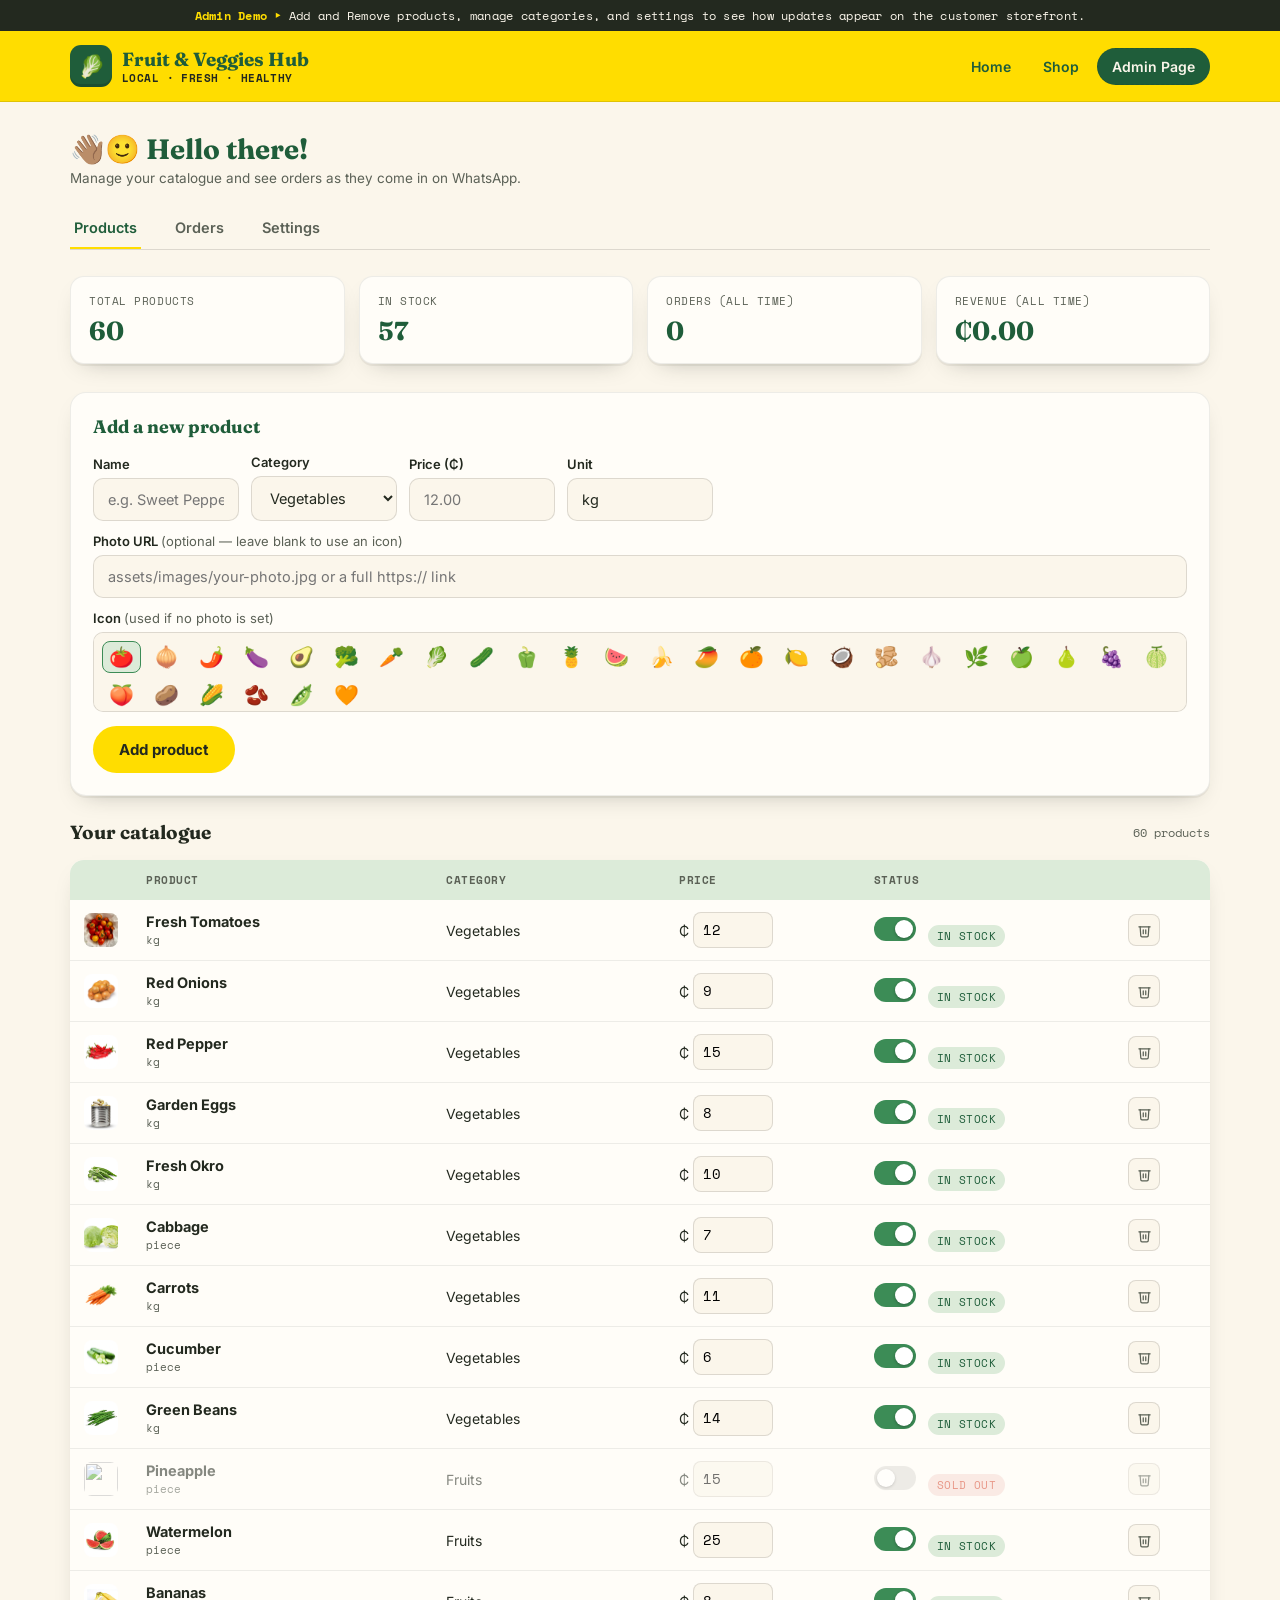
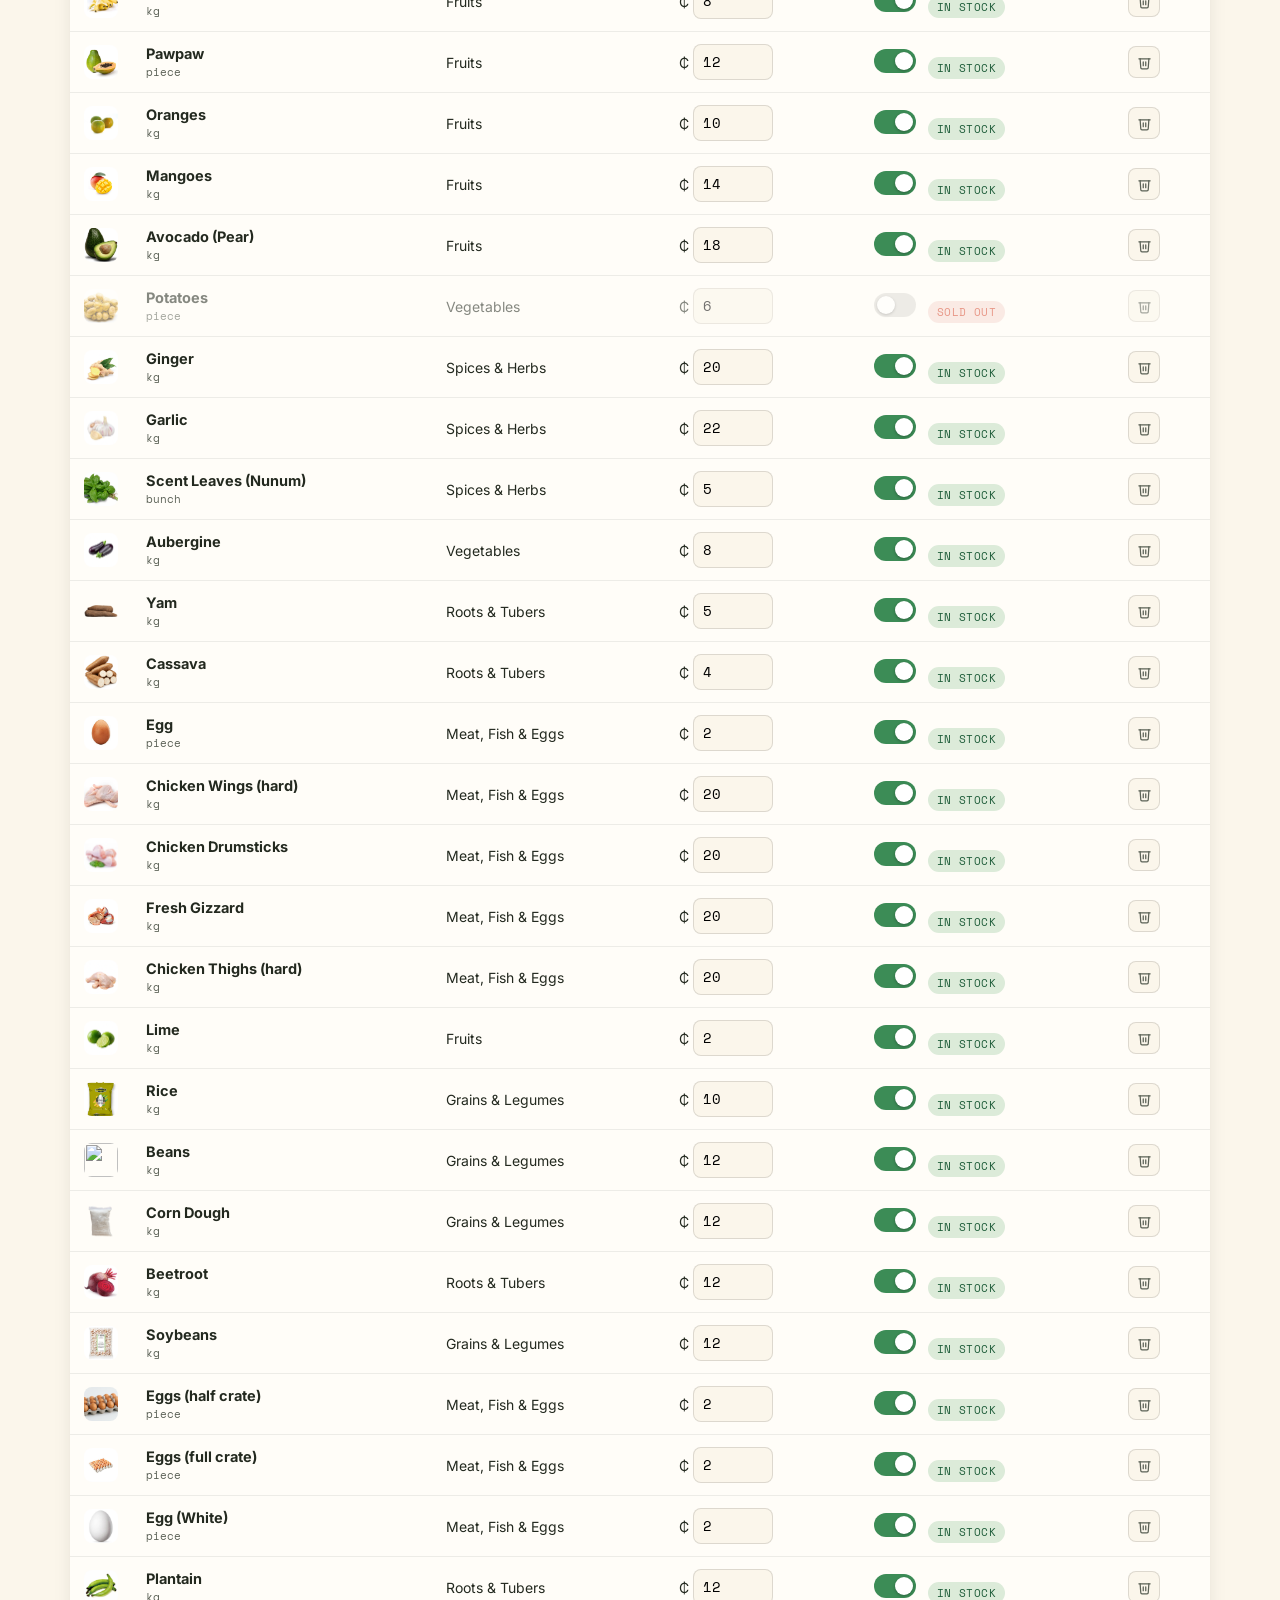
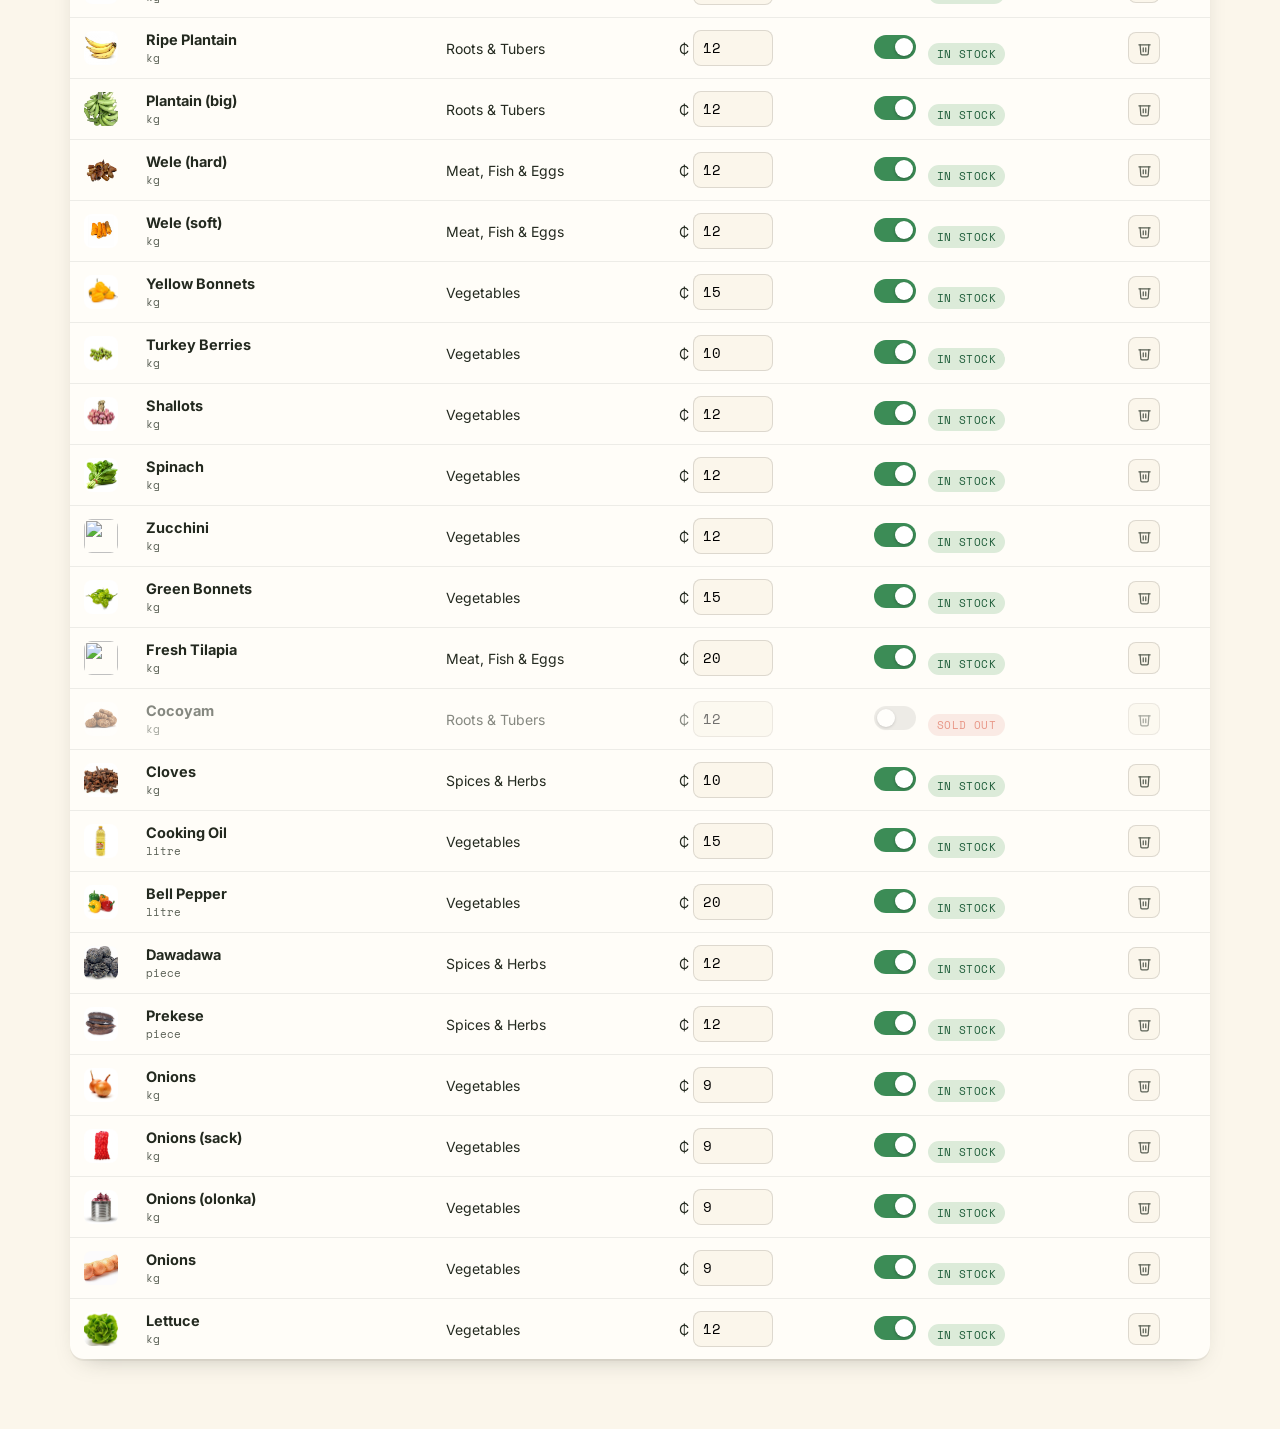
==== commit 5d9127a4: "Add new product categories for improved classification" ====
--- a/admin.html
+++ b/admin.html
@@ -61,6 +61,10 @@
               <option value="vegetables">Vegetables</option>
               <option value="fruits">Fruits</option>
               <option value="spices">Spices & Herbs</option>
+              <option value="seasonings">Roots & Tubers</option>
+              <option value="seasonings">Meat, Fish & Eggs</option>
+              <option value="seasonings">Grains & Legumes</option>
+              <option value="misc">Miscellaneous</option>
             </select>
           </div>
           <div class="field">
